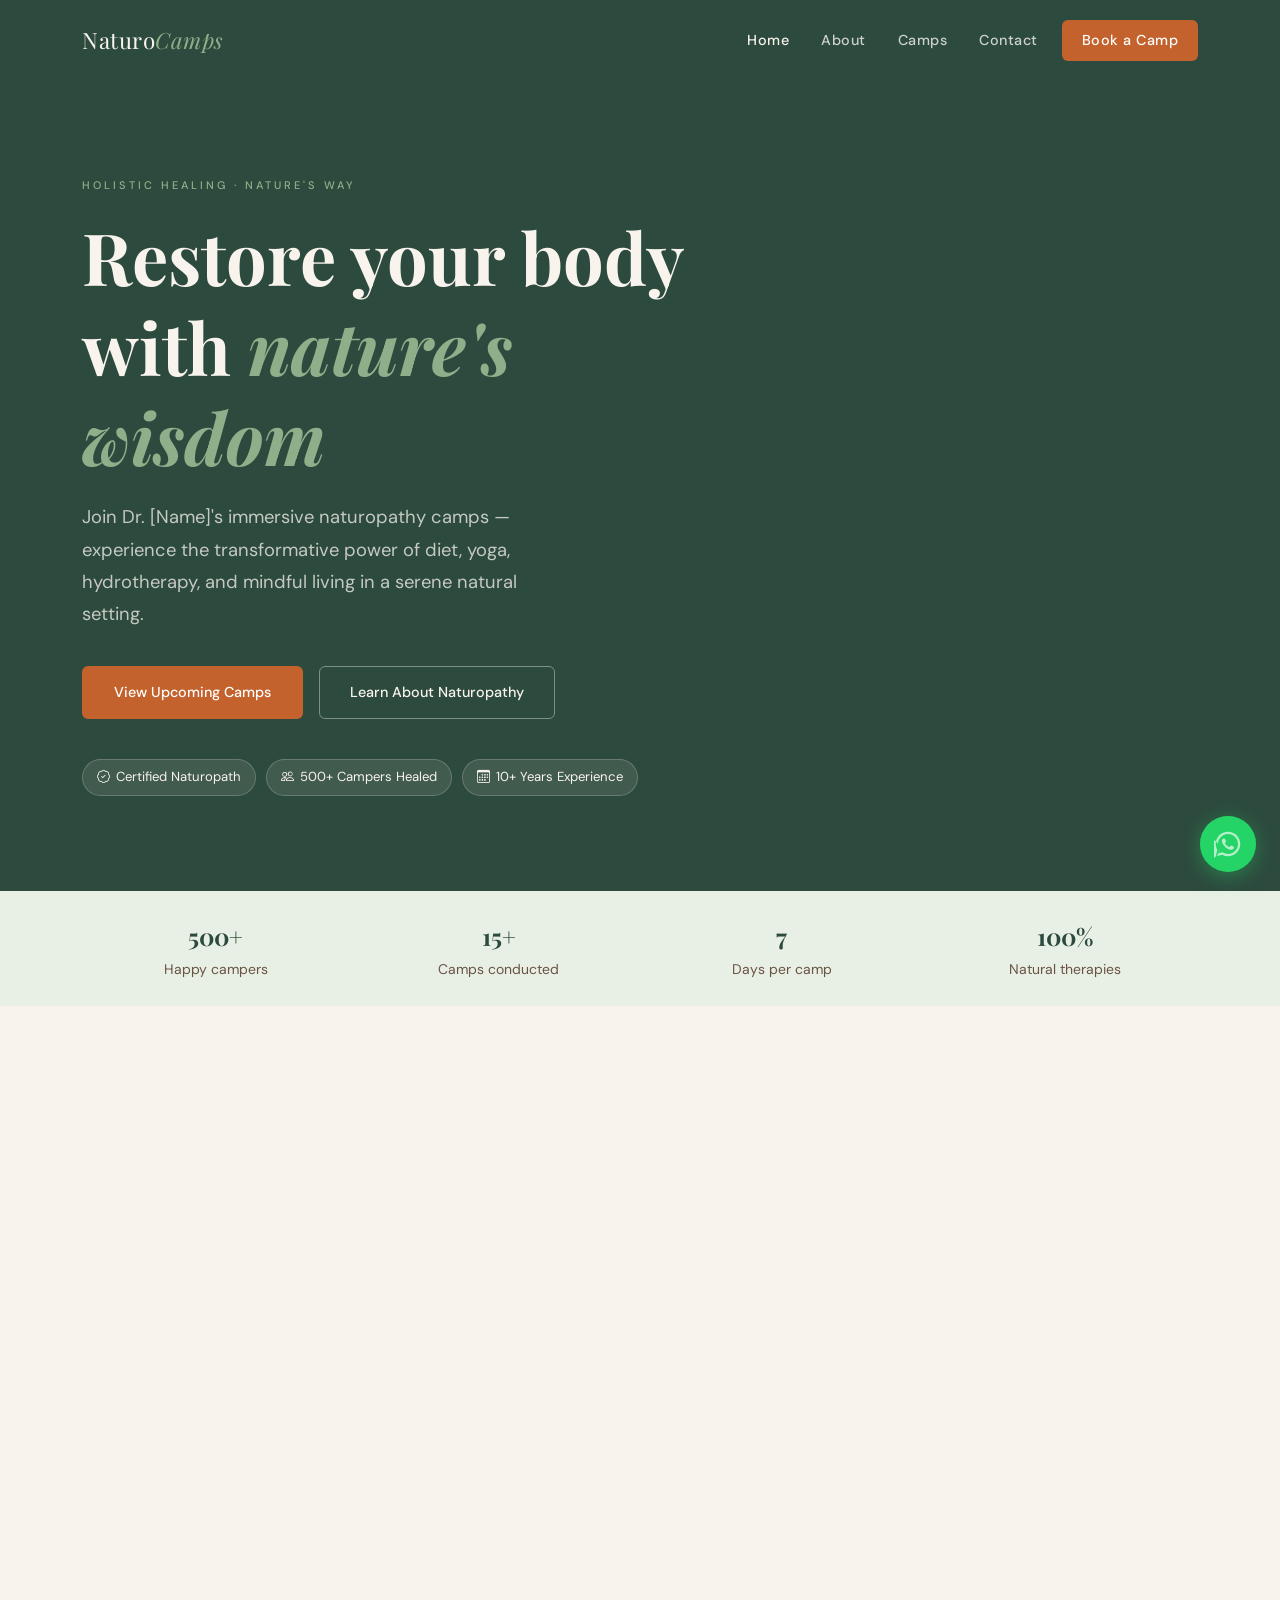
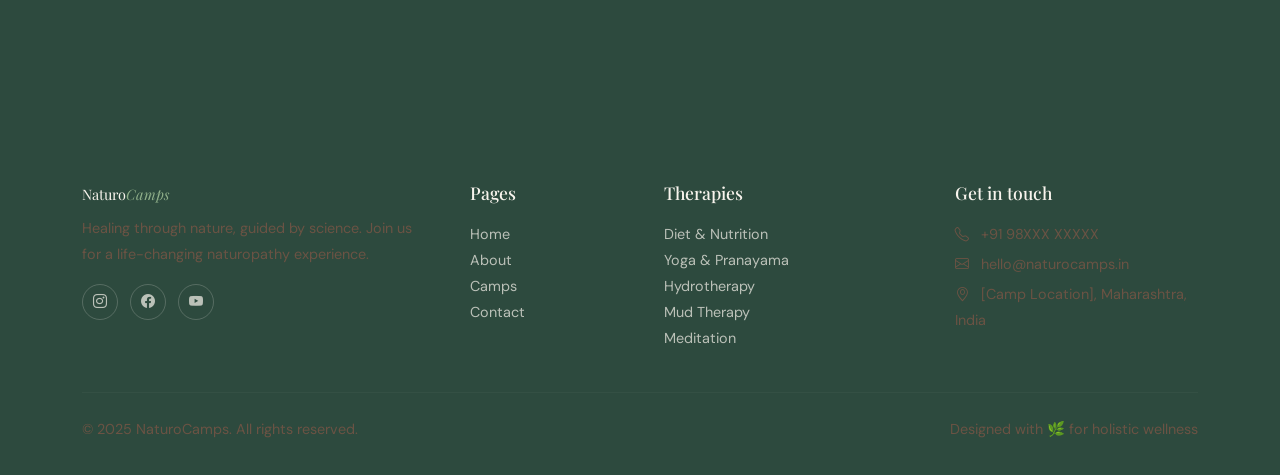
==== index.html @ 1dd802b7 "first_claude_commit" ====
<!DOCTYPE html>
<html lang="en">
<head>
  <meta charset="UTF-8" />
  <meta name="viewport" content="width=device-width, initial-scale=1.0" />
  <meta name="description" content="Dr. [Name]'s Naturopathy Wellness Camps — Heal naturally through food, yoga, and holistic therapies. Join our next camp." />

  <title>Naturo Camps — Heal Naturally</title>

  <!-- Bootstrap 5 CSS -->
  <link rel="stylesheet" href="https://cdn.jsdelivr.net/npm/bootstrap@5.3.0/dist/css/bootstrap.min.css" />

  <!-- Bootstrap Icons -->
  <link rel="stylesheet" href="https://cdn.jsdelivr.net/npm/bootstrap-icons@1.11.0/font/bootstrap-icons.css" />

  <!-- Your custom styles -->
  <link rel="stylesheet" href="css/styles.css" />
</head>
<body>

  <!-- ══════════════════════════════════════════════════════
       NAVBAR
  ══════════════════════════════════════════════════════ -->
  <nav class="navbar navbar-expand-lg sticky-top">
    <div class="container">
      <a class="navbar-brand" href="index.html">
        Naturo<span>Camps</span>
      </a>
      <button class="navbar-toggler" type="button"
              data-bs-toggle="collapse" data-bs-target="#navMenu"
              aria-controls="navMenu" aria-expanded="false" aria-label="Toggle navigation">
        <span class="navbar-toggler-icon"></span>
      </button>
      <div class="collapse navbar-collapse" id="navMenu">
        <ul class="navbar-nav ms-auto align-items-lg-center">
          <li class="nav-item"><a class="nav-link active" href="index.html">Home</a></li>
          <li class="nav-item"><a class="nav-link" href="about.html">About</a></li>
          <li class="nav-item"><a class="nav-link" href="camps.html">Camps</a></li>
          <li class="nav-item"><a class="nav-link" href="contact.html">Contact</a></li>
          <li class="nav-item">
            <a class="nav-link nav-cta" href="camps.html#register">Book a Camp</a>
          </li>
        </ul>
      </div>
    </div>
  </nav>

  <!-- ══════════════════════════════════════════════════════
       HERO
  ══════════════════════════════════════════════════════ -->
  <section class="hero">
    <!--
      CLOUDINARY IMAGE:
      Replace the background-image URL below with your Cloudinary image URL.
      Example: style="background-image: url('https://res.cloudinary.com/YOUR_CLOUD/image/upload/v.../hero-bg.jpg')"
    -->
    <div class="hero-bg"
         style="background-image: url('https://res.cloudinary.com/demo/image/upload/v1/samples/landscapes/nature-mountains.jpg');">
    </div>

    <div class="container hero-content py-5">
      <div class="row align-items-center">
        <div class="col-lg-7">
          <span class="hero-eyebrow">Holistic healing · Nature's way</span>
          <h1>Restore your body<br>with <em>nature's wisdom</em></h1>
          <p>
            Join Dr. [Name]'s immersive naturopathy camps — experience
            the transformative power of diet, yoga, hydrotherapy, and
            mindful living in a serene natural setting.
          </p>
          <div class="d-flex flex-wrap gap-3">
            <a href="camps.html" class="btn-primary-custom">View Upcoming Camps</a>
            <a href="about.html" class="btn-outline-custom">Learn About Naturopathy</a>
          </div>
          <div class="hero-badges">
            <span class="hero-badge"><i class="bi bi-patch-check"></i> Certified Naturopath</span>
            <span class="hero-badge"><i class="bi bi-people"></i> 500+ Campers Healed</span>
            <span class="hero-badge"><i class="bi bi-calendar3"></i> 10+ Years Experience</span>
          </div>
        </div>
      </div>
    </div>
  </section>

  <!-- ══════════════════════════════════════════════════════
       INTRO STRIP (stats)
  ══════════════════════════════════════════════════════ -->
  <section class="bg-green-light py-4">
    <div class="container">
      <div class="row text-center g-3">
        <div class="col-6 col-md-3">
          <p class="mb-0 fw-bold text-green-dark fs-4" style="font-family:var(--font-heading)">500+</p>
          <p class="mb-0 small text-muted-custom">Happy campers</p>
        </div>
        <div class="col-6 col-md-3">
          <p class="mb-0 fw-bold text-green-dark fs-4" style="font-family:var(--font-heading)">15+</p>
          <p class="mb-0 small text-muted-custom">Camps conducted</p>
        </div>
        <div class="col-6 col-md-3">
          <p class="mb-0 fw-bold text-green-dark fs-4" style="font-family:var(--font-heading)">7</p>
          <p class="mb-0 small text-muted-custom">Days per camp</p>
        </div>
        <div class="col-6 col-md-3">
          <p class="mb-0 fw-bold text-green-dark fs-4" style="font-family:var(--font-heading)">100%</p>
          <p class="mb-0 small text-muted-custom">Natural therapies</p>
        </div>
      </div>
    </div>
  </section>

  <!-- ══════════════════════════════════════════════════════
       WHAT WE OFFER
  ══════════════════════════════════════════════════════ -->
  <section class="section-padding">
    <div class="container">
      <div class="text-center mb-5 fade-up">
        <span class="section-label">What we offer</span>
        <h2 class="section-title">Therapies at our camps</h2>
        <p class="section-subtitle mx-auto">
          Every camp is a carefully crafted blend of ancient wisdom and modern
          naturopathic science.
        </p>
      </div>

      <div class="row g-4">
        <!-- Therapy 1 -->
        <div class="col-sm-6 col-lg-4 fade-up" data-delay="0">
          <div class="card-custom p-4">
            <div class="feature-icon-wrap">🌿</div>
            <h5 class="text-green-dark mb-2">Diet &amp; Nutrition</h5>
            <p class="small mb-0">Personalised whole-food meal plans designed to detox, alkalize, and restore your body's natural balance.</p>
          </div>
        </div>
        <!-- Therapy 2 -->
        <div class="col-sm-6 col-lg-4 fade-up" data-delay="80">
          <div class="card-custom p-4">
            <div class="feature-icon-wrap">🧘</div>
            <h5 class="text-green-dark mb-2">Yoga &amp; Pranayama</h5>
            <p class="small mb-0">Daily guided yoga and breathwork sessions to reduce stress, improve flexibility, and boost vitality.</p>
          </div>
        </div>
        <!-- Therapy 3 -->
        <div class="col-sm-6 col-lg-4 fade-up" data-delay="160">
          <div class="card-custom p-4">
            <div class="feature-icon-wrap">💧</div>
            <h5 class="text-green-dark mb-2">Hydrotherapy</h5>
            <p class="small mb-0">Therapeutic use of water — hot, cold, steam, and neutral baths — to stimulate healing and circulation.</p>
          </div>
        </div>
        <!-- Therapy 4 -->
        <div class="col-sm-6 col-lg-4 fade-up" data-delay="0">
          <div class="card-custom p-4">
            <div class="feature-icon-wrap">☀️</div>
            <h5 class="text-green-dark mb-2">Sunlight Therapy</h5>
            <p class="small mb-0">Structured sun exposure to naturally boost Vitamin D, regulate sleep rhythms, and energise cells.</p>
          </div>
        </div>
        <!-- Therapy 5 -->
        <div class="col-sm-6 col-lg-4 fade-up" data-delay="80">
          <div class="card-custom p-4">
            <div class="feature-icon-wrap">🌱</div>
            <h5 class="text-green-dark mb-2">Mud Therapy</h5>
            <p class="small mb-0">Ancient mud packs and applications that draw out toxins, cool the body, and relieve inflammation.</p>
          </div>
        </div>
        <!-- Therapy 6 -->
        <div class="col-sm-6 col-lg-4 fade-up" data-delay="160">
          <div class="card-custom p-4">
            <div class="feature-icon-wrap">🧠</div>
            <h5 class="text-green-dark mb-2">Mind &amp; Meditation</h5>
            <p class="small mb-0">Guided meditation, journaling, and counselling to address the emotional roots of physical illness.</p>
          </div>
        </div>
      </div>
    </div>
  </section>

  <!-- ══════════════════════════════════════════════════════
       VIDEO SECTION (YouTube embed)
  ══════════════════════════════════════════════════════ -->
  <section class="section-padding bg-green-light">
    <div class="container">
      <div class="row align-items-center g-5">
        <div class="col-lg-5 fade-up">
          <span class="section-label">See it in action</span>
          <h2 class="section-title">A week that<br>changes everything</h2>
          <p>
            Watch this short film from our last camp — the mornings,
            the meals, the breakthroughs. Nature does the rest.
          </p>
          <a href="camps.html" class="btn-green">See upcoming dates →</a>
        </div>
        <div class="col-lg-7 fade-up" data-delay="100">
          <!--
            YOUTUBE EMBED:
            Replace 'dQw4w9WgXcQ' with your actual YouTube video ID.
            Get the ID from your video URL: youtube.com/watch?v=VIDEO_ID
          -->
          <div class="video-wrapper">
            <iframe
              src="https://www.youtube.com/embed/dQw4w9WgXcQ"
              title="Naturopathy camp experience"
              allow="accelerometer; autoplay; clipboard-write; encrypted-media; gyroscope; picture-in-picture"
              allowfullscreen>
            </iframe>
          </div>
        </div>
      </div>
    </div>
  </section>

  <!-- ══════════════════════════════════════════════════════
       TESTIMONIALS
  ══════════════════════════════════════════════════════ -->
  <section class="section-padding">
    <div class="container">
      <div class="text-center mb-5 fade-up">
        <span class="section-label">Testimonials</span>
        <h2 class="section-title">Campers who healed naturally</h2>
      </div>
      <div class="row g-4">
        <!-- Testimonial 1 -->
        <div class="col-md-4 fade-up" data-delay="0">
          <div class="testimonial-card">
            <span class="stars">★★★★★</span>
            <blockquote>"Seven days at the camp reversed three years of digestive problems. I left feeling like a new person."</blockquote>
            <div class="testimonial-author">
              <div class="avatar">PR</div>
              <div>
                <span class="name">Priya Ramesh</span>
                <span class="place">Mumbai, Maharashtra</span>
              </div>
            </div>
          </div>
        </div>
        <!-- Testimonial 2 -->
        <div class="col-md-4 fade-up" data-delay="80">
          <div class="testimonial-card">
            <span class="stars">★★★★★</span>
            <blockquote>"My blood pressure normalised without medication after following the diet and yoga protocol from camp."</blockquote>
            <div class="testimonial-author">
              <div class="avatar">AK</div>
              <div>
                <span class="name">Ajay Kulkarni</span>
                <span class="place">Pune, Maharashtra</span>
              </div>
            </div>
          </div>
        </div>
        <!-- Testimonial 3 -->
        <div class="col-md-4 fade-up" data-delay="160">
          <div class="testimonial-card">
            <span class="stars">★★★★★</span>
            <blockquote>"The combination of mud therapy and fasting healed my skin issues completely in just one week."</blockquote>
            <div class="testimonial-author">
              <div class="avatar">SM</div>
              <div>
                <span class="name">Sunita Mehta</span>
                <span class="place">Nashik, Maharashtra</span>
              </div>
            </div>
          </div>
        </div>
      </div>
    </div>
  </section>

  <!-- ══════════════════════════════════════════════════════
       CTA BANNER
  ══════════════════════════════════════════════════════ -->
  <section class="bg-green-dark section-padding text-center">
    <div class="container fade-up">
      <span class="section-label" style="color: var(--sage);">Limited seats available</span>
      <h2 class="section-title text-cream mb-3">Ready to start your healing journey?</h2>
      <p class="section-subtitle mx-auto mb-4" style="color: rgba(248,244,237,0.7)">
        Our next camp starts soon. Seats fill up fast — register today to secure your spot.
      </p>
      <div class="d-flex flex-wrap gap-3 justify-content-center">
        <a href="camps.html#register" class="btn-primary-custom">Register Now</a>
        <a href="contact.html" class="btn-outline-custom">Ask a question</a>
      </div>
    </div>
  </section>

  <!-- ══════════════════════════════════════════════════════
       FOOTER
  ══════════════════════════════════════════════════════ -->
  <footer class="footer">
    <div class="container">
      <div class="row g-5">
        <!-- Brand -->
        <div class="col-lg-4">
          <p class="footer-brand mb-2">Naturo<span>Camps</span></p>
          <p class="mb-0 small">Healing through nature, guided by science. Join us for a life-changing naturopathy experience.</p>
          <div class="social-links mt-3">
            <!-- Replace # with your actual social links -->
            <a href="#" class="social-link" aria-label="Instagram"><i class="bi bi-instagram"></i></a>
            <a href="#" class="social-link" aria-label="Facebook"><i class="bi bi-facebook"></i></a>
            <a href="#" class="social-link" aria-label="YouTube"><i class="bi bi-youtube"></i></a>
          </div>
        </div>
        <!-- Quick links -->
        <div class="col-6 col-lg-2">
          <h5>Pages</h5>
          <ul>
            <li><a href="index.html">Home</a></li>
            <li><a href="about.html">About</a></li>
            <li><a href="camps.html">Camps</a></li>
            <li><a href="contact.html">Contact</a></li>
          </ul>
        </div>
        <!-- Therapies -->
        <div class="col-6 col-lg-3">
          <h5>Therapies</h5>
          <ul>
            <li><a href="about.html">Diet &amp; Nutrition</a></li>
            <li><a href="about.html">Yoga &amp; Pranayama</a></li>
            <li><a href="about.html">Hydrotherapy</a></li>
            <li><a href="about.html">Mud Therapy</a></li>
            <li><a href="about.html">Meditation</a></li>
          </ul>
        </div>
        <!-- Contact -->
        <div class="col-lg-3">
          <h5>Get in touch</h5>
          <p class="small mb-1">
            <i class="bi bi-telephone me-2"></i>
            <!-- Replace with real number -->
            +91 98XXX XXXXX
          </p>
          <p class="small mb-1">
            <i class="bi bi-envelope me-2"></i>
            hello@naturocamps.in
          </p>
          <p class="small mb-0">
            <i class="bi bi-geo-alt me-2"></i>
            [Camp Location], Maharashtra, India
          </p>
        </div>
      </div>
      <hr class="footer-divider" />
      <div class="d-flex flex-wrap justify-content-between align-items-center gap-2 footer-bottom">
        <p class="mb-0">&copy; 2025 NaturoCamps. All rights reserved.</p>
        <p class="mb-0">Designed with 🌿 for holistic wellness</p>
      </div>
    </div>
  </footer>

  <!-- ══════════════════════════════════════════════════════
       WHATSAPP FLOATING BUTTON
       Replace 91XXXXXXXXXX with the doctor's actual number
  ══════════════════════════════════════════════════════ -->
  <a href="https://wa.me/91XXXXXXXXXX?text=Hi%2C%20I%27d%20like%20to%20know%20more%20about%20the%20naturopathy%20camps"
     class="whatsapp-float"
     target="_blank"
     rel="noopener"
     aria-label="Chat on WhatsApp">
    <svg viewBox="0 0 32 32" xmlns="http://www.w3.org/2000/svg">
      <path d="M16 2C8.268 2 2 8.268 2 16c0 2.442.65 4.73 1.787 6.715L2 30l7.493-1.768A13.93 13.93 0 0016 30c7.732 0 14-6.268 14-14S23.732 2 16 2zm0 25.4a11.35 11.35 0 01-5.793-1.588l-.415-.247-4.45 1.05 1.064-4.327-.27-.44A11.4 11.4 0 114.6 16c0-6.286 5.114-11.4 11.4-11.4 6.285 0 11.4 5.114 11.4 11.4S22.286 27.4 16 27.4zm6.26-8.54c-.34-.17-2.017-1-2.33-1.11-.31-.11-.54-.17-.77.17-.23.34-.88 1.11-1.08 1.34-.2.23-.4.26-.74.09-.34-.17-1.44-.53-2.74-1.69-1.01-.9-1.7-2.02-1.9-2.36-.2-.34-.02-.52.15-.69.15-.15.34-.4.51-.59.17-.2.23-.34.34-.57.11-.23.06-.43-.03-.6-.08-.17-.77-1.85-1.05-2.53-.28-.67-.56-.58-.77-.58-.2 0-.43-.03-.66-.03s-.6.09-.91.43c-.31.34-1.2 1.17-1.2 2.85 0 1.68 1.22 3.3 1.39 3.53.17.23 2.4 3.67 5.82 5.14.81.35 1.45.56 1.94.72.82.26 1.56.22 2.15.13.66-.1 2.02-.83 2.31-1.63.28-.8.28-1.49.2-1.63-.09-.14-.31-.23-.66-.4z"/>
    </svg>
  </a>

  <!-- Bootstrap 5 JS -->
  <script src="https://cdn.jsdelivr.net/npm/bootstrap@5.3.0/dist/js/bootstrap.bundle.min.js"></script>
  <!-- Custom JS -->
  <script src="js/main.js"></script>
</body>
</html>
---- css/styles.css ----
/* ============================================================
   NATURO CAMPS — Custom Styles
   Built on Bootstrap 5
   Fonts: Playfair Display (headings) + DM Sans (body)
   ============================================================ */

/* ── Google Fonts ───────────────────────────────────────────── */
@import url('https://fonts.googleapis.com/css2?family=Playfair+Display:ital,wght@0,400;0,600;0,700;1,400&family=DM+Sans:wght@300;400;500&display=swap');

/* ── CSS Variables (edit these to retheme the whole site) ───── */
:root {
  --green-dark:   #2D4A3E;   /* navbar, footer, dark sections  */
  --green-mid:    #4A7C59;   /* buttons, accents                */
  --green-light:  #E8F0E5;   /* light section backgrounds       */
  --cream:        #F8F4ED;   /* page background                 */
  --terracotta:   #C4622D;   /* highlight / CTA accent          */
  --terracotta-lt:#F5E6DC;   /* light terracotta background     */
  --brown:        #2C1810;   /* primary body text               */
  --brown-muted:  #6B5344;   /* secondary / muted text          */
  --sage:         #8FAF8A;   /* borders, dividers               */
  --white:        #FFFFFF;

  --font-heading: 'Playfair Display', Georgia, serif;
  --font-body:    'DM Sans', sans-serif;

  --radius-sm:    6px;
  --radius-md:    12px;
  --radius-lg:    20px;

  --shadow-sm:    0 2px 8px rgba(44, 24, 16, 0.08);
  --shadow-md:    0 6px 24px rgba(44, 24, 16, 0.12);
}

/* ── Base ────────────────────────────────────────────────────── */
html { scroll-behavior: smooth; }

body {
  font-family: var(--font-body);
  background-color: var(--cream);
  color: var(--brown);
  font-size: 16px;
  line-height: 1.75;
  font-weight: 400;
}

h1, h2, h3, h4, h5, h6 {
  font-family: var(--font-heading);
  color: var(--green-dark);
  line-height: 1.25;
}

a { color: var(--green-mid); text-decoration: none; }
a:hover { color: var(--terracotta); }

p { color: var(--brown-muted); }

img { max-width: 100%; height: auto; }

/* ── Section helpers ─────────────────────────────────────────── */
.section-padding {
  padding: 80px 0;
}
@media (max-width: 768px) {
  .section-padding { padding: 56px 0; }
}

.section-label {
  font-family: var(--font-body);
  font-size: 11px;
  font-weight: 500;
  letter-spacing: 2.5px;
  text-transform: uppercase;
  color: var(--terracotta);
  display: block;
  margin-bottom: 10px;
}

.section-title {
  font-size: clamp(2rem, 5vw, 3rem);
  font-weight: 700;
  margin-bottom: 16px;
}

.section-subtitle {
  font-size: 1.1rem;
  color: var(--brown-muted);
  max-width: 560px;
  margin-bottom: 0;
}

.bg-cream      { background-color: var(--cream); }
.bg-green-dark { background-color: var(--green-dark); }
.bg-green-light{ background-color: var(--green-light); }
.bg-terra-lt   { background-color: var(--terracotta-lt); }

/* ── Divider leaf ────────────────────────────────────────────── */
.leaf-divider {
  display: flex;
  align-items: center;
  gap: 12px;
  margin: 0 0 24px;
}
.leaf-divider::before,
.leaf-divider::after {
  content: '';
  flex: 1;
  height: 1px;
  background: var(--sage);
  opacity: 0.6;
}
.leaf-divider span {
  font-size: 18px;
  color: var(--sage);
}

/* ── NAVBAR ──────────────────────────────────────────────────── */
.navbar {
  background-color: var(--green-dark);
  padding: 16px 0;
  transition: box-shadow 0.3s;
}
.navbar.scrolled {
  box-shadow: var(--shadow-md);
}

.navbar-brand {
  font-family: var(--font-heading);
  font-size: 1.4rem;
  color: var(--cream) !important;
  letter-spacing: 0.5px;
}
.navbar-brand span {
  color: var(--sage);
  font-style: italic;
}

.nav-link {
  font-family: var(--font-body);
  font-size: 0.9rem;
  font-weight: 500;
  color: rgba(248, 244, 237, 0.8) !important;
  letter-spacing: 0.5px;
  padding: 6px 16px !important;
  transition: color 0.2s;
}
.nav-link:hover,
.nav-link.active {
  color: var(--cream) !important;
}

.navbar-toggler {
  border-color: rgba(248,244,237,0.3);
}
.navbar-toggler-icon {
  background-image: url("data:image/svg+xml,%3csvg xmlns='http://www.w3.org/2000/svg' viewBox='0 0 30 30'%3e%3cpath stroke='rgba(248, 244, 237, 0.8)' stroke-width='2' d='M4 7h22M4 15h22M4 23h22'/%3e%3c/svg%3e");
}

.nav-cta {
  background-color: var(--terracotta) !important;
  color: var(--white) !important;
  border-radius: var(--radius-sm) !important;
  padding: 8px 20px !important;
  margin-left: 8px;
  transition: background-color 0.2s, transform 0.2s !important;
}
.nav-cta:hover {
  background-color: #a8511f !important;
  transform: translateY(-1px);
}

/* ── HERO ────────────────────────────────────────────────────── */
.hero {
  min-height: 90vh;
  display: flex;
  align-items: center;
  background-color: var(--green-dark);
  position: relative;
  overflow: hidden;
}

/* The hero image — add a Cloudinary URL as background-image inline in HTML
   or use the img tag inside. The overlay sits on top. */
.hero-bg {
  position: absolute;
  inset: 0;
  background-size: cover;
  background-position: center;
  opacity: 0.35;
}

.hero-content {
  position: relative;
  z-index: 2;
}

.hero-eyebrow {
  font-size: 11px;
  font-weight: 500;
  letter-spacing: 3px;
  text-transform: uppercase;
  color: var(--sage);
  display: block;
  margin-bottom: 16px;
}

.hero h1 {
  font-size: clamp(2.6rem, 7vw, 4.5rem);
  color: var(--cream);
  font-weight: 700;
  margin-bottom: 20px;
}
.hero h1 em {
  color: var(--sage);
  font-style: italic;
}

.hero p {
  font-size: 1.15rem;
  color: rgba(248, 244, 237, 0.75);
  max-width: 480px;
  margin-bottom: 36px;
}

.hero-badges {
  display: flex;
  gap: 10px;
  flex-wrap: wrap;
  margin-top: 40px;
}
.hero-badge {
  display: inline-flex;
  align-items: center;
  gap: 6px;
  background: rgba(248,244,237,0.1);
  border: 1px solid rgba(248,244,237,0.2);
  color: var(--cream);
  font-size: 0.82rem;
  padding: 6px 14px;
  border-radius: 100px;
}

/* ── BUTTONS ─────────────────────────────────────────────────── */
.btn-primary-custom {
  display: inline-block;
  background-color: var(--terracotta);
  color: var(--white);
  font-family: var(--font-body);
  font-size: 0.9rem;
  font-weight: 500;
  padding: 14px 32px;
  border-radius: var(--radius-sm);
  border: none;
  cursor: pointer;
  transition: background-color 0.2s, transform 0.2s, box-shadow 0.2s;
  text-decoration: none;
}
.btn-primary-custom:hover {
  background-color: #a8511f;
  color: var(--white);
  transform: translateY(-2px);
  box-shadow: 0 8px 20px rgba(196, 98, 45, 0.3);
}

.btn-outline-custom {
  display: inline-block;
  background-color: transparent;
  color: var(--cream);
  font-family: var(--font-body);
  font-size: 0.9rem;
  font-weight: 500;
  padding: 13px 30px;
  border-radius: var(--radius-sm);
  border: 1px solid rgba(248,244,237,0.4);
  cursor: pointer;
  transition: background-color 0.2s, border-color 0.2s;
  text-decoration: none;
}
.btn-outline-custom:hover {
  background-color: rgba(248,244,237,0.1);
  border-color: rgba(248,244,237,0.7);
  color: var(--cream);
}

.btn-green {
  display: inline-block;
  background-color: var(--green-mid);
  color: var(--white);
  font-family: var(--font-body);
  font-size: 0.9rem;
  font-weight: 500;
  padding: 12px 28px;
  border-radius: var(--radius-sm);
  border: none;
  transition: background-color 0.2s, transform 0.2s;
  text-decoration: none;
}
.btn-green:hover {
  background-color: var(--green-dark);
  color: var(--white);
  transform: translateY(-1px);
}

/* ── CARDS ───────────────────────────────────────────────────── */
.card-custom {
  background: var(--white);
  border-radius: var(--radius-md);
  border: 1px solid rgba(143, 175, 138, 0.25);
  box-shadow: var(--shadow-sm);
  overflow: hidden;
  transition: transform 0.25s, box-shadow 0.25s;
  height: 100%;
}
.card-custom:hover {
  transform: translateY(-4px);
  box-shadow: var(--shadow-md);
}

.card-custom .card-img {
  width: 100%;
  height: 220px;
  object-fit: cover;
  display: block;
}

/* Cloudinary image placeholder — replace src with actual Cloudinary URL */
.card-custom .card-img-placeholder {
  width: 100%;
  height: 220px;
  background-color: var(--green-light);
  display: flex;
  align-items: center;
  justify-content: center;
  color: var(--sage);
  font-size: 2rem;
}

.card-custom .card-body {
  padding: 24px;
}

.card-custom .card-tag {
  font-size: 10px;
  font-weight: 500;
  letter-spacing: 2px;
  text-transform: uppercase;
  color: var(--terracotta);
  margin-bottom: 8px;
  display: block;
}

.card-custom .card-title {
  font-family: var(--font-heading);
  font-size: 1.25rem;
  color: var(--green-dark);
  margin-bottom: 8px;
}

.card-custom .card-text {
  font-size: 0.9rem;
  color: var(--brown-muted);
  margin-bottom: 16px;
}

/* ── CAMP CARD (special) ─────────────────────────────────────── */
.camp-card {
  background: var(--white);
  border-radius: var(--radius-md);
  border: 1px solid rgba(143,175,138,0.3);
  box-shadow: var(--shadow-sm);
  overflow: hidden;
  transition: transform 0.25s, box-shadow 0.25s;
}
.camp-card:hover {
  transform: translateY(-3px);
  box-shadow: var(--shadow-md);
}
.camp-card-header {
  background: var(--green-dark);
  padding: 20px 24px;
  color: var(--cream);
}
.camp-card-header .camp-date {
  font-size: 0.8rem;
  color: var(--sage);
  margin-bottom: 4px;
}
.camp-card-header h4 {
  color: var(--cream);
  font-size: 1.2rem;
  margin: 0;
}
.camp-card-body {
  padding: 24px;
}
.camp-detail {
  display: flex;
  gap: 10px;
  align-items: flex-start;
  margin-bottom: 10px;
  font-size: 0.9rem;
  color: var(--brown-muted);
}
.camp-detail .icon {
  color: var(--green-mid);
  flex-shrink: 0;
  margin-top: 2px;
}
.camp-price {
  font-family: var(--font-heading);
  font-size: 1.8rem;
  color: var(--green-dark);
  margin: 16px 0 4px;
}
.camp-price span {
  font-family: var(--font-body);
  font-size: 0.9rem;
  color: var(--brown-muted);
  font-weight: 400;
}

/* ── TESTIMONIALS ─────────────────────────────────────────────── */
.testimonial-card {
  background: var(--white);
  border-radius: var(--radius-md);
  border: 1px solid rgba(143,175,138,0.25);
  padding: 28px;
  height: 100%;
}
.testimonial-card .stars {
  color: var(--terracotta);
  font-size: 14px;
  letter-spacing: 2px;
  margin-bottom: 12px;
  display: block;
}
.testimonial-card blockquote {
  font-family: var(--font-heading);
  font-style: italic;
  font-size: 1.05rem;
  color: var(--green-dark);
  margin: 0 0 16px;
  line-height: 1.6;
}
.testimonial-author {
  display: flex;
  align-items: center;
  gap: 12px;
}
.testimonial-author .avatar {
  width: 40px;
  height: 40px;
  border-radius: 50%;
  background: var(--green-light);
  display: flex;
  align-items: center;
  justify-content: center;
  font-weight: 600;
  font-size: 14px;
  color: var(--green-dark);
  flex-shrink: 0;
}
.testimonial-author .name {
  font-size: 0.9rem;
  font-weight: 500;
  color: var(--brown);
  display: block;
}
.testimonial-author .place {
  font-size: 0.8rem;
  color: var(--brown-muted);
}

/* ── FEATURE ICONS ───────────────────────────────────────────── */
.feature-icon-wrap {
  width: 56px;
  height: 56px;
  border-radius: 50%;
  background: var(--green-light);
  display: flex;
  align-items: center;
  justify-content: center;
  font-size: 22px;
  margin-bottom: 16px;
  flex-shrink: 0;
}

/* ── YOUTUBE EMBED ────────────────────────────────────────────── */
.video-wrapper {
  position: relative;
  padding-bottom: 56.25%; /* 16:9 */
  height: 0;
  border-radius: var(--radius-md);
  overflow: hidden;
  box-shadow: var(--shadow-md);
}
.video-wrapper iframe {
  position: absolute;
  top: 0; left: 0;
  width: 100%; height: 100%;
  border: none;
}

/* ── PAGE HERO (inner pages) ─────────────────────────────────── */
.page-hero {
  background-color: var(--green-dark);
  padding: 80px 0 60px;
  position: relative;
  overflow: hidden;
}
.page-hero::before {
  content: '';
  position: absolute;
  inset: 0;
  background: radial-gradient(ellipse at 80% 50%, rgba(143,175,138,0.15) 0%, transparent 70%);
}
.page-hero h1 {
  color: var(--cream);
  font-size: clamp(2rem, 6vw, 3.2rem);
  margin-bottom: 12px;
  position: relative;
}
.page-hero p {
  color: rgba(248,244,237,0.7);
  font-size: 1.05rem;
  position: relative;
  margin: 0;
}

/* Breadcrumb */
.breadcrumb-custom {
  display: flex;
  gap: 8px;
  align-items: center;
  font-size: 0.82rem;
  color: var(--sage);
  margin-bottom: 12px;
  position: relative;
}
.breadcrumb-custom a { color: var(--sage); }
.breadcrumb-custom a:hover { color: var(--cream); }
.breadcrumb-custom .sep { opacity: 0.5; }

/* ── CONTACT ─────────────────────────────────────────────────── */
.contact-info-item {
  display: flex;
  gap: 16px;
  align-items: flex-start;
  padding: 20px 0;
  border-bottom: 1px solid rgba(143,175,138,0.2);
}
.contact-info-item:last-child { border-bottom: none; }
.contact-info-item .ci-icon {
  width: 44px;
  height: 44px;
  border-radius: var(--radius-sm);
  background: var(--green-light);
  display: flex;
  align-items: center;
  justify-content: center;
  font-size: 18px;
  flex-shrink: 0;
}
.contact-info-item .ci-label {
  font-size: 0.78rem;
  font-weight: 500;
  letter-spacing: 1px;
  text-transform: uppercase;
  color: var(--terracotta);
  display: block;
  margin-bottom: 2px;
}
.contact-info-item .ci-value {
  color: var(--brown);
  font-size: 0.95rem;
}

/* Map wrapper */
.map-wrapper {
  border-radius: var(--radius-md);
  overflow: hidden;
  box-shadow: var(--shadow-sm);
  border: 1px solid rgba(143,175,138,0.25);
}
.map-wrapper iframe {
  display: block;
  width: 100%;
  height: 380px;
  border: none;
}

/* ── ABOUT PAGE ──────────────────────────────────────────────── */
.principle-card {
  display: flex;
  gap: 16px;
  padding: 20px 0;
  border-bottom: 1px solid rgba(143,175,138,0.2);
}
.principle-card:last-child { border-bottom: none; }
.principle-number {
  font-family: var(--font-heading);
  font-size: 2rem;
  color: var(--sage);
  font-weight: 700;
  line-height: 1;
  flex-shrink: 0;
  width: 36px;
}
.principle-card h5 {
  font-size: 1rem;
  margin-bottom: 4px;
  color: var(--green-dark);
}
.principle-card p {
  font-size: 0.9rem;
  margin: 0;
}

/* Doctor bio card */
.doctor-card {
  background: var(--white);
  border-radius: var(--radius-lg);
  padding: 36px;
  border: 1px solid rgba(143,175,138,0.25);
  box-shadow: var(--shadow-sm);
}
.doctor-card img {
  width: 120px;
  height: 120px;
  border-radius: 50%;
  object-fit: cover;
  border: 3px solid var(--green-light);
  margin-bottom: 16px;
}
.doctor-card .img-placeholder {
  width: 120px;
  height: 120px;
  border-radius: 50%;
  background: var(--green-light);
  display: flex;
  align-items: center;
  justify-content: center;
  font-size: 36px;
  margin-bottom: 16px;
  border: 3px solid rgba(143,175,138,0.3);
}
.credentials {
  display: flex;
  flex-wrap: wrap;
  gap: 8px;
  margin-top: 16px;
}
.credential-badge {
  background: var(--green-light);
  color: var(--green-dark);
  font-size: 0.78rem;
  font-weight: 500;
  padding: 4px 12px;
  border-radius: 100px;
  border: 1px solid rgba(74,124,89,0.2);
}

/* ── WHATSAPP FLOATING BUTTON ────────────────────────────────── */
.whatsapp-float {
  position: fixed;
  bottom: 28px;
  right: 24px;
  z-index: 999;
  width: 56px;
  height: 56px;
  background-color: #25D366;
  border-radius: 50%;
  display: flex;
  align-items: center;
  justify-content: center;
  box-shadow: 0 4px 20px rgba(37, 211, 102, 0.4);
  transition: transform 0.25s, box-shadow 0.25s;
  text-decoration: none;
}
.whatsapp-float:hover {
  transform: scale(1.1);
  box-shadow: 0 6px 28px rgba(37, 211, 102, 0.5);
}
.whatsapp-float svg {
  width: 28px;
  height: 28px;
  fill: white;
}
/* Pulse ring */
.whatsapp-float::before {
  content: '';
  position: absolute;
  width: 56px;
  height: 56px;
  border-radius: 50%;
  background: rgba(37,211,102,0.35);
  animation: wa-pulse 2s ease-out infinite;
}
@keyframes wa-pulse {
  0%   { transform: scale(1); opacity: 1; }
  100% { transform: scale(2); opacity: 0; }
}

/* ── FOOTER ──────────────────────────────────────────────────── */
.footer {
  background-color: var(--green-dark);
  color: rgba(248,244,237,0.75);
  padding: 60px 0 32px;
}
.footer h5 {
  color: var(--cream);
  font-family: var(--font-heading);
  font-size: 1.1rem;
  margin-bottom: 18px;
}
.footer p,
.footer li { font-size: 0.9rem; line-height: 1.8; }
.footer ul { list-style: none; padding: 0; margin: 0; }
.footer ul li a {
  color: rgba(248,244,237,0.7);
  text-decoration: none;
  transition: color 0.2s;
}
.footer ul li a:hover { color: var(--cream); }
.footer-brand {
  font-family: var(--font-heading);
  font-size: 1.4rem;
  color: var(--cream);
}
.footer-brand span { color: var(--sage); font-style: italic; }
.footer-divider {
  border-color: rgba(248,244,237,0.12);
  margin: 40px 0 24px;
}
.footer-bottom {
  font-size: 0.82rem;
  color: rgba(248,244,237,0.45);
}

/* Social icon links */
.social-links {
  display: flex;
  gap: 12px;
  margin-top: 16px;
}
.social-link {
  width: 36px;
  height: 36px;
  border-radius: 50%;
  border: 1px solid rgba(248,244,237,0.2);
  display: flex;
  align-items: center;
  justify-content: center;
  color: rgba(248,244,237,0.7);
  font-size: 14px;
  transition: background 0.2s, color 0.2s;
  text-decoration: none;
}
.social-link:hover {
  background: rgba(248,244,237,0.12);
  color: var(--cream);
}

/* ── UTILITY ──────────────────────────────────────────────────── */
.text-terra { color: var(--terracotta) !important; }
.text-green  { color: var(--green-mid) !important; }
.text-green-dark { color: var(--green-dark) !important; }
.text-cream  { color: var(--cream) !important; }
.text-sage   { color: var(--sage) !important; }
.text-muted-custom { color: var(--brown-muted) !important; }

/* Fade-in on scroll (triggered by JS) */
.fade-up {
  opacity: 0;
  transform: translateY(24px);
  transition: opacity 0.6s ease, transform 0.6s ease;
}
.fade-up.visible {
  opacity: 1;
  transform: translateY(0);
}

/* ── RESPONSIVE TWEAKS ────────────────────────────────────────── */
@media (max-width: 576px) {
  .hero h1 { font-size: 2.2rem; }
  .section-title { font-size: 1.8rem; }
  .doctor-card { padding: 24px; }
  .camp-card-body { padding: 20px; }
}
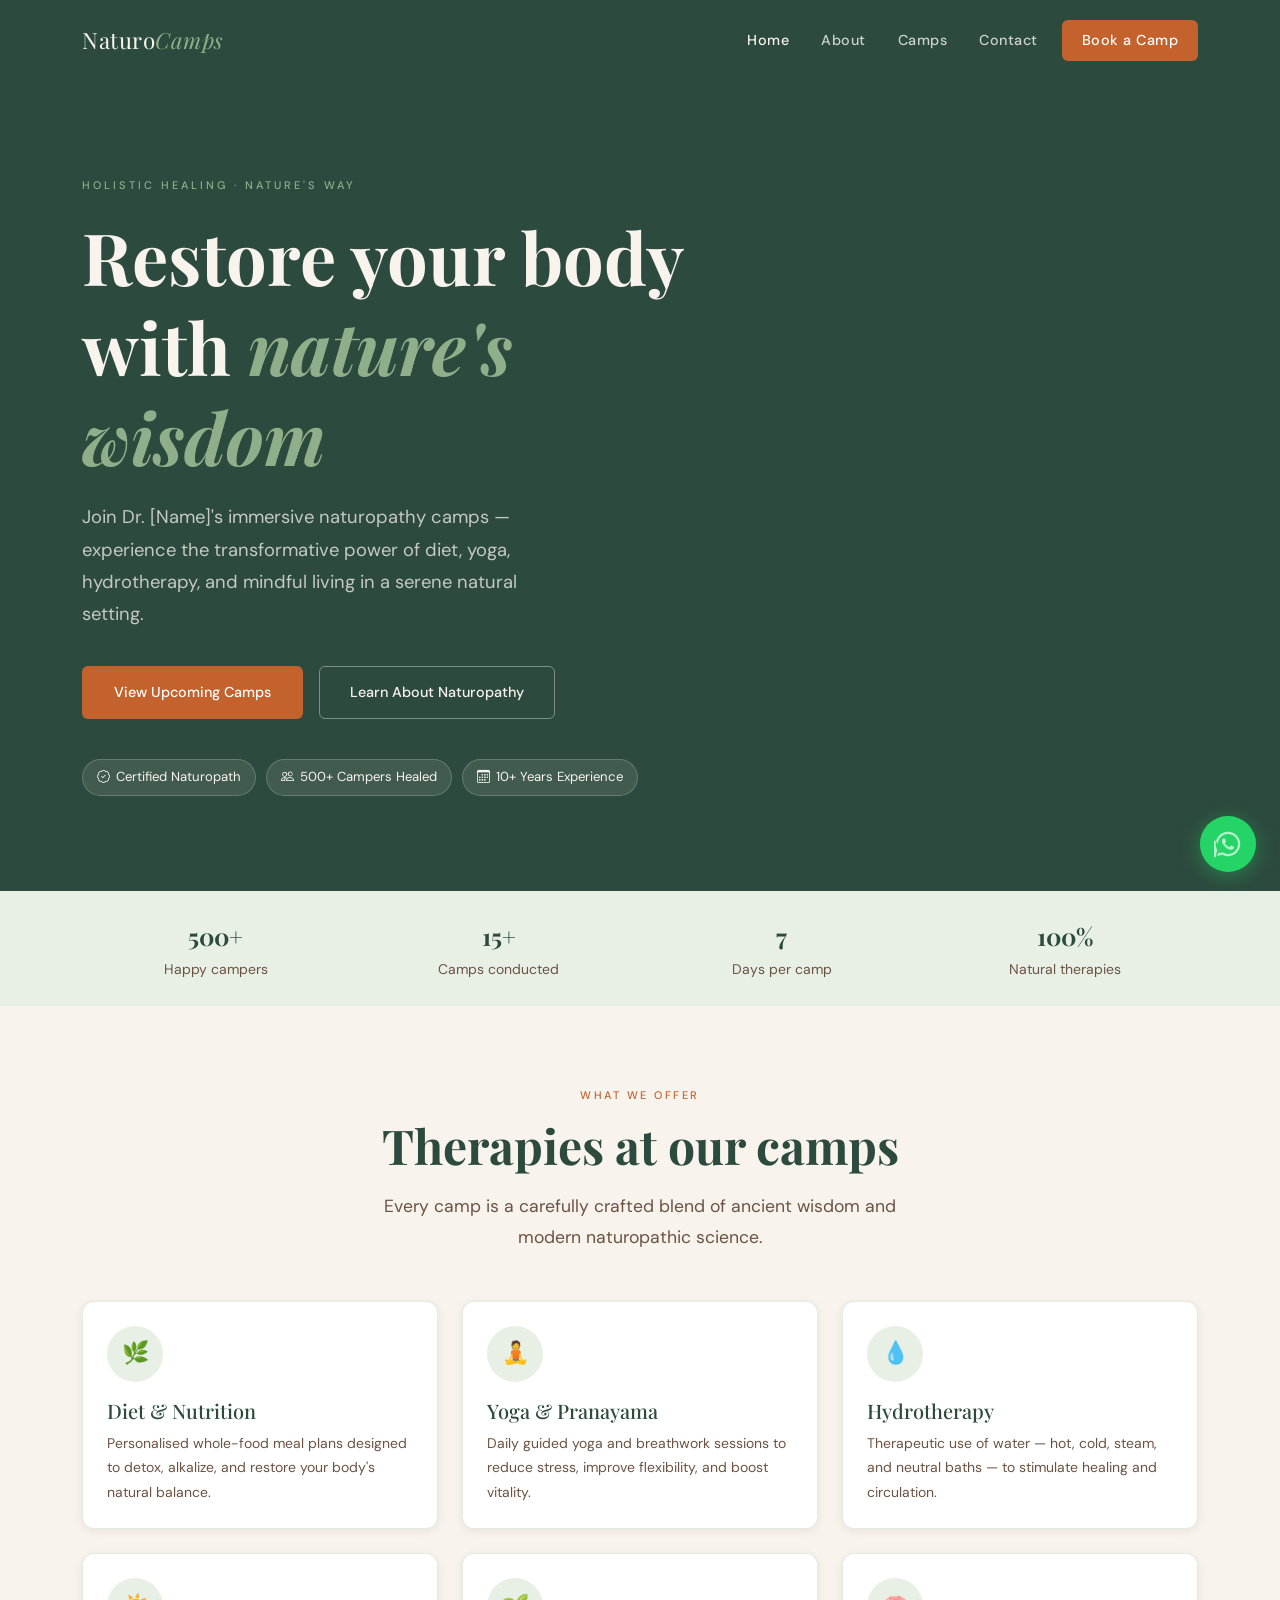
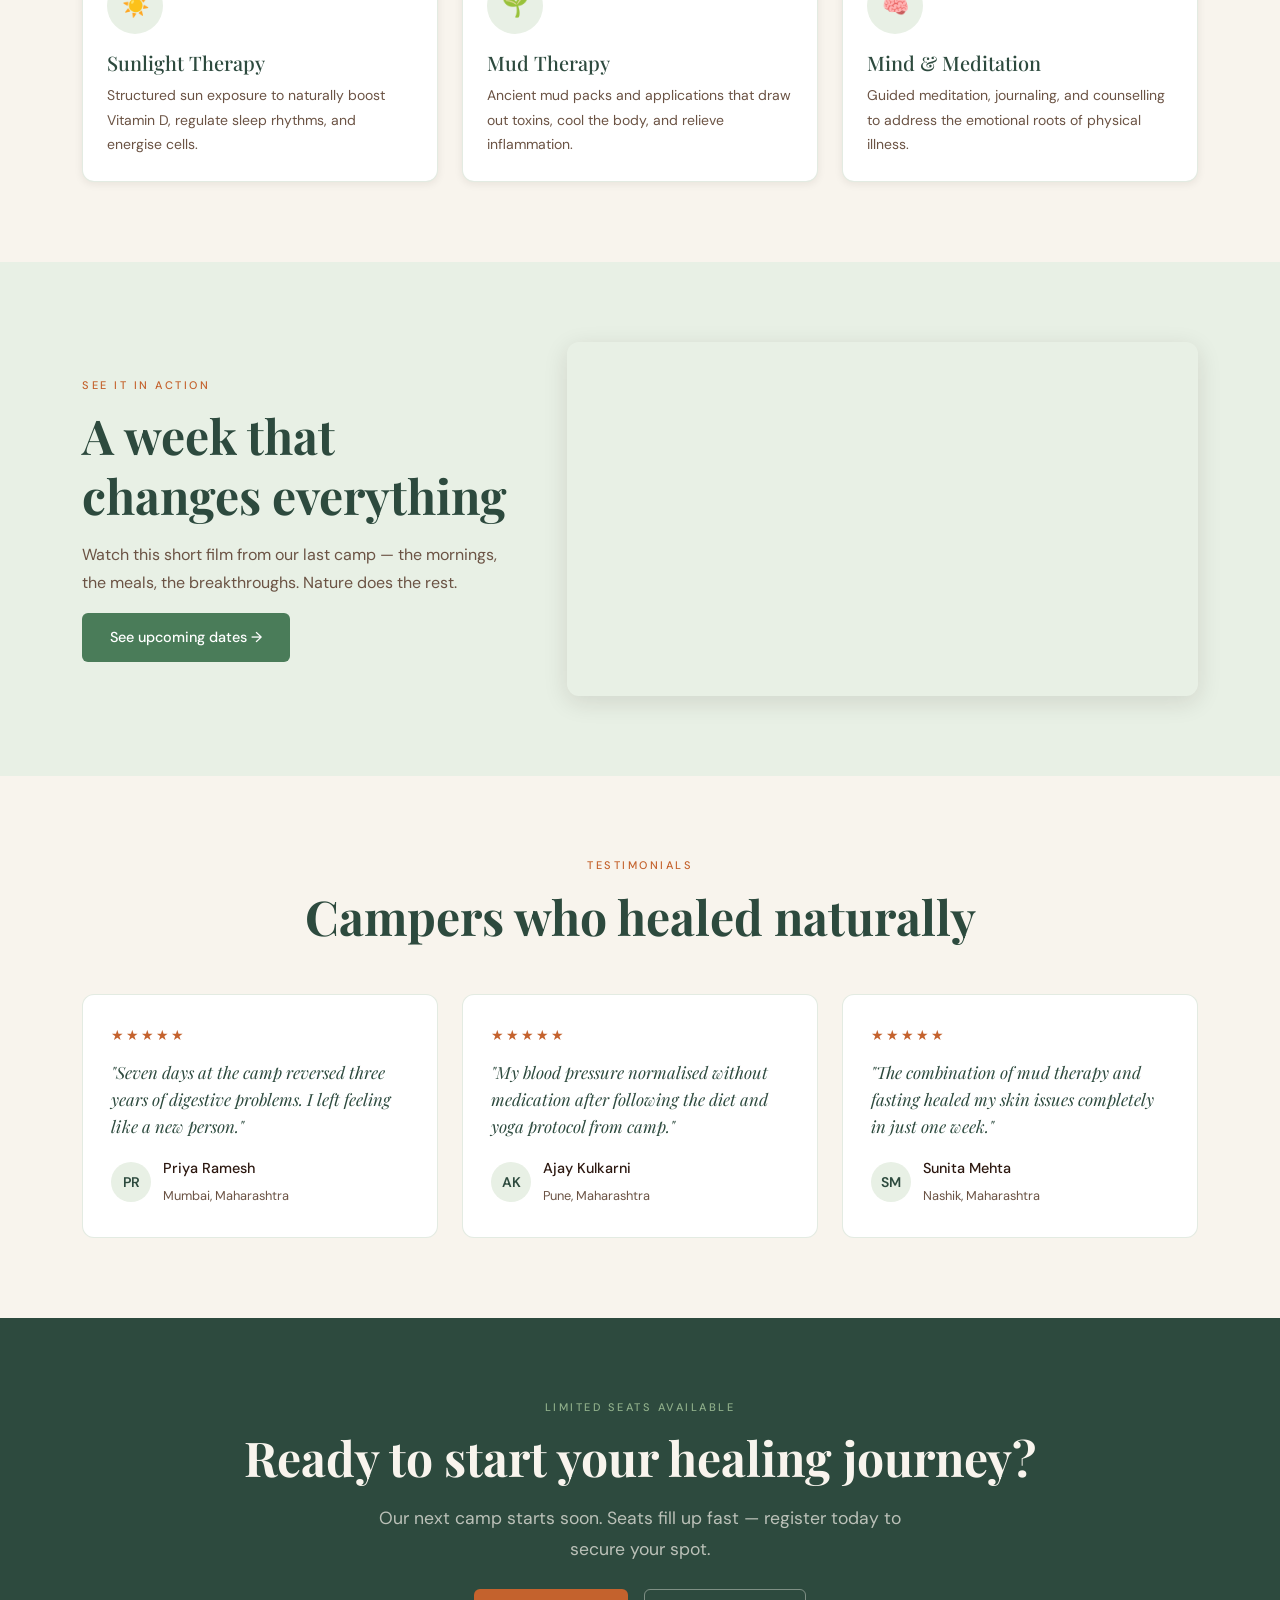
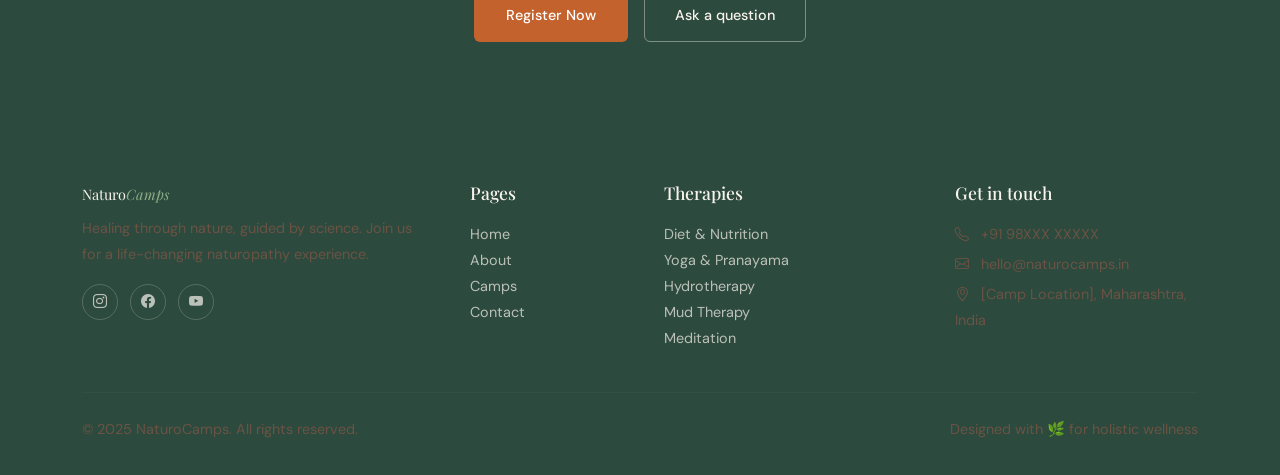
==== commit 4661bcfc: "changed whatsapp number" ====
--- a/index.html
+++ b/index.html
@@ -350,7 +350,7 @@
        WHATSAPP FLOATING BUTTON
        Replace 91XXXXXXXXXX with the doctor's actual number
   ══════════════════════════════════════════════════════ -->
-  <a href="https://wa.me/91XXXXXXXXXX?text=Hi%2C%20I%27d%20like%20to%20know%20more%20about%20the%20naturopathy%20camps"
+  <a href="https://wa.me/918764523435?text=Hi%2C%20I%27d%20like%20to%20know%20more%20about%20the%20naturopathy%20camps"
      class="whatsapp-float"
      target="_blank"
      rel="noopener"
